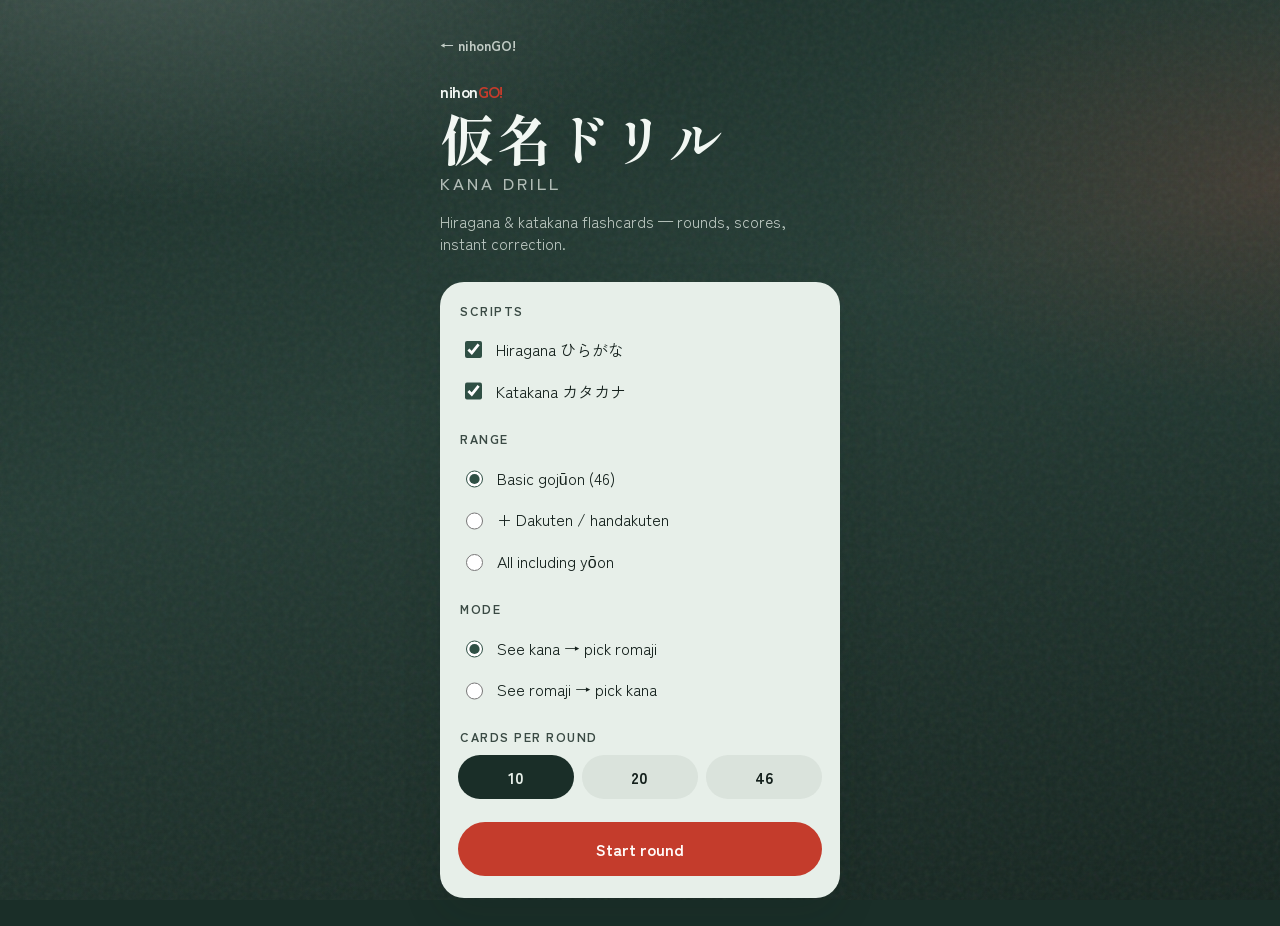
==== kana/index.html @ 3b5ff736 "Add nihonGO! static Japanese practice hub Mobile-friendly hub with kana flashcard drills (hiragana/k" ====
<!DOCTYPE html>
<html lang="en">
<head>
  <meta charset="UTF-8" />
  <meta name="viewport" content="width=device-width, initial-scale=1, viewport-fit=cover" />
  <meta name="theme-color" content="#1a2e28" />
  <meta name="apple-mobile-web-app-capable" content="yes" />
  <meta name="apple-mobile-web-app-status-bar-style" content="black-translucent" />
  <meta name="apple-mobile-web-app-title" content="nihonGO! Kana" />
  <title>Kana Drill — nihonGO!</title>
  <link rel="manifest" href="manifest.json" />
  <link rel="preconnect" href="https://fonts.googleapis.com" />
  <link rel="preconnect" href="https://fonts.gstatic.com" crossorigin />
  <link href="https://fonts.googleapis.com/css2?family=Shippori+Mincho:wght@500;700&family=Zen+Kaku+Gothic+New:wght@400;500;700&display=swap" rel="stylesheet" />
  <link rel="stylesheet" href="../shared.css" />
  <link rel="stylesheet" href="styles.css" />
</head>
<body>
  <div class="atmosphere" aria-hidden="true"></div>

  <main id="app">
    <!-- Setup -->
    <section id="screen-setup" class="screen active" aria-label="Setup">
      <a class="home-link" href="../">← nihonGO!</a>
      <header class="brand-block">
        <p class="brand-eyebrow"><span class="brand-nihon">nihon</span><span class="brand-go">GO!</span></p>
        <p class="brand">仮名ドリル</p>
        <h1 class="brand-latin">Kana Drill</h1>
        <p class="tagline">Hiragana &amp; katakana flashcards — rounds, scores, instant correction.</p>
      </header>

      <form id="setup-form" class="setup">
        <fieldset>
          <legend>Scripts</legend>
          <label class="check"><input type="checkbox" name="script" value="hiragana" checked /> Hiragana ひらがな</label>
          <label class="check"><input type="checkbox" name="script" value="katakana" checked /> Katakana カタカナ</label>
        </fieldset>

        <fieldset>
          <legend>Range</legend>
          <label class="radio"><input type="radio" name="scope" value="basic" checked /> Basic gojūon (46)</label>
          <label class="radio"><input type="radio" name="scope" value="dakuten" /> + Dakuten / handakuten</label>
          <label class="radio"><input type="radio" name="scope" value="all" /> All including yōon</label>
        </fieldset>

        <fieldset>
          <legend>Mode</legend>
          <label class="radio"><input type="radio" name="mode" value="kana-to-romaji" checked /> See kana → pick romaji</label>
          <label class="radio"><input type="radio" name="mode" value="romaji-to-kana" /> See romaji → pick kana</label>
        </fieldset>

        <fieldset>
          <legend>Cards per round</legend>
          <div class="pill-row" role="group">
            <label class="pill"><input type="radio" name="roundSize" value="10" checked /> 10</label>
            <label class="pill"><input type="radio" name="roundSize" value="20" /> 20</label>
            <label class="pill"><input type="radio" name="roundSize" value="46" /> 46</label>
          </div>
        </fieldset>

        <button type="submit" class="btn primary">Start round</button>
      </form>

      <aside id="session-panel" class="session-panel hidden">
        <h2>This session</h2>
        <ul id="round-history" class="round-history"></ul>
        <p id="session-summary" class="session-summary"></p>
        <button type="button" id="btn-clear-session" class="btn ghost">Clear session</button>
      </aside>
    </section>

    <!-- Play -->
    <section id="screen-play" class="screen" aria-label="Flashcards" hidden>
      <div class="play-top">
        <button type="button" id="btn-quit" class="btn ghost small">End round</button>
        <div class="progress-meta">
          <span id="progress-label">1 / 10</span>
          <span id="live-score">0 correct</span>
        </div>
      </div>
      <div class="progress-bar" aria-hidden="true"><div id="progress-fill"></div></div>

      <div class="card-stage">
        <p id="prompt-label" class="prompt-label">Read this kana</p>
        <div id="prompt" class="prompt" aria-live="polite">あ</div>
        <p id="script-hint" class="script-hint">hiragana</p>
      </div>

      <div id="choices" class="choices" role="group" aria-label="Answer choices"></div>

      <div id="feedback" class="feedback hidden" aria-live="assertive">
        <p id="feedback-verdict" class="feedback-verdict"></p>
        <p id="feedback-detail" class="feedback-detail"></p>
        <button type="button" id="btn-next" class="btn primary">Next</button>
      </div>
    </section>

    <!-- Round results -->
    <section id="screen-results" class="screen" aria-label="Round results" hidden>
      <a class="home-link" href="../">← nihonGO!</a>
      <header class="results-header">
        <p class="brand-sm"><span class="brand-nihon">nihon</span><span class="brand-go">GO!</span> · 仮名ドリル</p>
        <h2 id="results-title">Round complete</h2>
        <p id="results-score" class="results-score">0 / 10</p>
        <p id="results-pct" class="results-pct"></p>
      </header>

      <div id="missed-list" class="missed-list hidden">
        <h3>Review misses</h3>
        <ul id="missed-items"></ul>
      </div>

      <div class="results-actions">
        <button type="button" id="btn-again" class="btn primary">Play another round</button>
        <button type="button" id="btn-home" class="btn ghost">Back to setup</button>
      </div>

      <aside class="session-panel">
        <h2>Session rounds</h2>
        <ul id="results-history" class="round-history"></ul>
      </aside>
    </section>
  </main>

  <script src="kana.js"></script>
  <script src="app.js"></script>
</body>
</html>
---- shared.css ----
:root {
  --ink: #14201c;
  --ink-soft: #3a4a44;
  --paper: #e7efe9;
  --moss: #1a2e28;
  --cinnabar: #c43c2c;
  --font-ui: "Zen Kaku Gothic New", sans-serif;
  --font-kana: "Shippori Mincho", serif;
  --safe-bottom: env(safe-area-inset-bottom, 0px);
  --safe-top: env(safe-area-inset-top, 0px);
  --shadow: 0 18px 40px rgba(20, 32, 28, 0.12);
}

*,
*::before,
*::after {
  box-sizing: border-box;
}

html,
body {
  margin: 0;
  min-height: 100%;
  font-family: var(--font-ui);
  color: var(--ink);
  background: var(--moss);
  -webkit-tap-highlight-color: transparent;
}

body {
  min-height: 100dvh;
}

.atmosphere {
  position: fixed;
  inset: 0;
  z-index: 0;
  pointer-events: none;
  background:
    radial-gradient(ellipse 90% 60% at 10% -10%, rgba(232, 245, 236, 0.22), transparent 55%),
    radial-gradient(ellipse 70% 50% at 100% 20%, rgba(196, 60, 44, 0.18), transparent 50%),
    linear-gradient(165deg, #1a2e28 0%, #243b34 42%, #15241f 100%);
}

.atmosphere::after {
  content: "";
  position: absolute;
  inset: 0;
  opacity: 0.07;
  background-image: url("data:image/svg+xml,%3Csvg viewBox='0 0 200 200' xmlns='http://www.w3.org/2000/svg'%3E%3Cfilter id='n'%3E%3CfeTurbulence type='fractalNoise' baseFrequency='0.85' numOctaves='4' stitchTiles='stitch'/%3E%3C/filter%3E%3Crect width='100%25' height='100%25' filter='url(%23n)'/%3E%3C/svg%3E");
}

.hub {
  position: relative;
  z-index: 1;
  max-width: 440px;
  margin: 0 auto;
  min-height: 100dvh;
  padding: calc(28px + var(--safe-top)) 20px calc(32px + var(--safe-bottom));
}

.brand-block {
  color: var(--paper);
  margin-bottom: 2rem;
}

.brand-mark {
  margin: 0;
  font-family: var(--font-ui);
  font-size: clamp(3rem, 14vw, 3.85rem);
  font-weight: 700;
  letter-spacing: -0.02em;
  line-height: 1;
  color: #f2f7f3;
}

.brand-nihon {
  letter-spacing: -0.03em;
}

.brand-go {
  color: var(--cinnabar);
  letter-spacing: -0.04em;
}

.brand-sub {
  margin: 0.55rem 0 0;
  font-family: var(--font-kana);
  font-size: 1.15rem;
  font-weight: 500;
  letter-spacing: 0.14em;
  color: rgba(231, 239, 233, 0.7);
}

.brand {
  margin: 0;
  font-family: var(--font-kana);
  font-size: clamp(2.4rem, 11vw, 3.1rem);
  font-weight: 700;
  letter-spacing: 0.06em;
  line-height: 1.05;
  color: #f2f7f3;
}

.brand-latin {
  margin: 0.35rem 0 0;
  font-size: 1.05rem;
  font-weight: 500;
  letter-spacing: 0.18em;
  text-transform: uppercase;
  color: rgba(231, 239, 233, 0.72);
}

.tagline {
  margin: 0.9rem 0 0;
  max-width: 22rem;
  font-size: 0.98rem;
  line-height: 1.45;
  color: rgba(231, 239, 233, 0.78);
}

.app-grid {
  display: grid;
  gap: 0.85rem;
}

.app-link {
  display: grid;
  grid-template-columns: auto 1fr auto;
  align-items: center;
  gap: 0.9rem;
  padding: 1.05rem 1.1rem;
  border-radius: 20px;
  background: var(--paper);
  color: var(--ink);
  text-decoration: none;
  box-shadow: var(--shadow);
  transition: transform 0.15s ease;
}

.app-link:active {
  transform: scale(0.985);
}

.app-link.soon {
  background: rgba(231, 239, 233, 0.12);
  color: var(--paper);
  box-shadow: none;
  border: 1.5px solid rgba(231, 239, 233, 0.18);
}

.app-kana {
  display: grid;
  place-items: center;
  width: 3.1rem;
  height: 3.1rem;
  border-radius: 14px;
  background: var(--moss);
  color: var(--paper);
  font-family: var(--font-kana);
  font-size: 1.65rem;
  font-weight: 700;
}

.app-link.soon .app-kana {
  background: rgba(231, 239, 233, 0.12);
}

.app-body {
  display: grid;
  gap: 0.2rem;
  min-width: 0;
}

.app-title {
  font-size: 1.08rem;
  font-weight: 700;
}

.app-title em {
  font-style: normal;
  font-size: 0.72rem;
  font-weight: 700;
  letter-spacing: 0.08em;
  text-transform: uppercase;
  margin-left: 0.4rem;
  color: rgba(231, 239, 233, 0.55);
  vertical-align: middle;
}

.app-link:not(.soon) .app-title em {
  color: var(--cinnabar);
}

.app-desc {
  font-size: 0.88rem;
  line-height: 1.35;
  color: var(--ink-soft);
}

.app-link.soon .app-desc {
  color: rgba(231, 239, 233, 0.65);
}

.app-chevron {
  font-size: 1.2rem;
  opacity: 0.45;
}

.hub-foot {
  margin: 1.75rem 0 0;
  font-size: 0.88rem;
  color: rgba(231, 239, 233, 0.55);
  text-align: center;
}

/* Shared back link used inside apps */
.home-link {
  display: inline-flex;
  align-items: center;
  gap: 0.35rem;
  color: rgba(231, 239, 233, 0.8);
  text-decoration: none;
  font-size: 0.88rem;
  font-weight: 600;
  margin-bottom: 1rem;
}

.home-link:hover {
  color: #fff;
}

.placeholder-panel {
  background: var(--paper);
  border-radius: 22px;
  padding: 1.4rem 1.2rem;
  box-shadow: var(--shadow);
}

.placeholder-panel h2 {
  margin: 0;
  font-size: 1.25rem;
}

.placeholder-panel p {
  margin: 0.65rem 0 0;
  color: var(--ink-soft);
  line-height: 1.45;
}

.btn {
  appearance: none;
  border: 0;
  border-radius: 999px;
  font-family: inherit;
  font-size: 1rem;
  font-weight: 700;
  padding: 0.95rem 1.35rem;
  cursor: pointer;
  text-decoration: none;
  display: inline-block;
  text-align: center;
}

.btn.primary {
  background: var(--cinnabar);
  color: #fffaf8;
  margin-top: 1.15rem;
  width: 100%;
}
---- kana/styles.css ----
:root {
  --ink: #14201c;
  --ink-soft: #3a4a44;
  --paper: #e7efe9;
  --paper-deep: #c8d9cf;
  --moss: #1a2e28;
  --moss-mid: #2f4f44;
  --cinnabar: #c43c2c;
  --correct: #1f6b4a;
  --wrong: #a83228;
  --choice: #f4f8f5;
  --choice-border: rgba(20, 32, 28, 0.12);
  --shadow: 0 18px 40px rgba(20, 32, 28, 0.12);
  --radius: 18px;
  --font-ui: "Zen Kaku Gothic New", sans-serif;
  --font-kana: "Shippori Mincho", serif;
  --safe-bottom: env(safe-area-inset-bottom, 0px);
  --safe-top: env(safe-area-inset-top, 0px);
}

*,
*::before,
*::after {
  box-sizing: border-box;
}

html,
body {
  margin: 0;
  min-height: 100%;
  font-family: var(--font-ui);
  color: var(--ink);
  background: var(--moss);
  -webkit-tap-highlight-color: transparent;
  -webkit-text-size-adjust: 100%;
}

body {
  min-height: 100dvh;
  overflow-x: hidden;
}

.atmosphere {
  position: fixed;
  inset: 0;
  z-index: 0;
  pointer-events: none;
  background:
    radial-gradient(ellipse 90% 60% at 10% -10%, rgba(232, 245, 236, 0.22), transparent 55%),
    radial-gradient(ellipse 70% 50% at 100% 20%, rgba(196, 60, 44, 0.18), transparent 50%),
    linear-gradient(165deg, #1a2e28 0%, #243b34 42%, #15241f 100%);
}

.atmosphere::after {
  content: "";
  position: absolute;
  inset: 0;
  opacity: 0.07;
  background-image: url("data:image/svg+xml,%3Csvg viewBox='0 0 200 200' xmlns='http://www.w3.org/2000/svg'%3E%3Cfilter id='n'%3E%3CfeTurbulence type='fractalNoise' baseFrequency='0.85' numOctaves='4' stitchTiles='stitch'/%3E%3C/filter%3E%3Crect width='100%25' height='100%25' filter='url(%23n)'/%3E%3C/svg%3E");
}

#app {
  position: relative;
  z-index: 1;
  max-width: 440px;
  margin: 0 auto;
  min-height: 100dvh;
  padding: calc(20px + var(--safe-top)) 20px calc(28px + var(--safe-bottom));
}

.screen {
  display: none;
  animation: rise 0.45s ease both;
}

.screen.active {
  display: block;
}

@keyframes rise {
  from {
    opacity: 0;
    transform: translateY(12px);
  }
  to {
    opacity: 1;
    transform: translateY(0);
  }
}

@keyframes pulse-in {
  from {
    opacity: 0;
    transform: scale(0.96);
  }
  to {
    opacity: 1;
    transform: scale(1);
  }
}

@keyframes shake {
  0%, 100% { transform: translateX(0); }
  25% { transform: translateX(-6px); }
  75% { transform: translateX(6px); }
}

.brand-block {
  color: var(--paper);
  margin-bottom: 1.75rem;
  padding-top: 0.5rem;
}

.brand-eyebrow {
  margin: 0 0 0.35rem;
  font-family: var(--font-ui);
  font-size: 1rem;
  font-weight: 700;
  letter-spacing: -0.02em;
  color: #f2f7f3;
}

.brand {
  margin: 0;
  font-family: var(--font-kana);
  font-size: clamp(2.6rem, 12vw, 3.4rem);
  font-weight: 700;
  letter-spacing: 0.06em;
  line-height: 1.05;
  color: #f2f7f3;
}

.brand-latin {
  margin: 0.35rem 0 0;
  font-size: 1.05rem;
  font-weight: 500;
  letter-spacing: 0.18em;
  text-transform: uppercase;
  color: rgba(231, 239, 233, 0.72);
}

.tagline {
  margin: 0.9rem 0 0;
  max-width: 22rem;
  font-size: 0.95rem;
  line-height: 1.45;
  color: rgba(231, 239, 233, 0.78);
}

.setup {
  background: var(--paper);
  border-radius: calc(var(--radius) + 6px);
  padding: 1.25rem 1.15rem 1.35rem;
  box-shadow: var(--shadow);
}

fieldset {
  border: 0;
  margin: 0 0 1.15rem;
  padding: 0;
}

legend {
  font-size: 0.78rem;
  font-weight: 700;
  letter-spacing: 0.12em;
  text-transform: uppercase;
  color: var(--ink-soft);
  margin-bottom: 0.55rem;
}

.check,
.radio {
  display: flex;
  align-items: center;
  gap: 0.65rem;
  padding: 0.55rem 0.15rem;
  font-size: 1rem;
  cursor: pointer;
}

.check input,
.radio input {
  width: 1.1rem;
  height: 1.1rem;
  accent-color: var(--moss-mid);
}

.pill-row {
  display: flex;
  gap: 0.5rem;
}

.pill {
  flex: 1;
  position: relative;
  cursor: pointer;
}

.pill input {
  position: absolute;
  opacity: 0;
  pointer-events: none;
}

.pill span,
.pill {
  text-align: center;
}

.pill {
  display: grid;
  place-items: center;
  min-height: 2.75rem;
  border-radius: 999px;
  background: rgba(20, 32, 28, 0.06);
  font-weight: 700;
  transition: background 0.2s, color 0.2s, transform 0.15s;
}

.pill:has(input:checked) {
  background: var(--moss);
  color: var(--paper);
}

.btn {
  appearance: none;
  border: 0;
  border-radius: 999px;
  font-family: inherit;
  font-size: 1rem;
  font-weight: 700;
  padding: 0.95rem 1.35rem;
  cursor: pointer;
  transition: transform 0.15s ease, background 0.2s, opacity 0.2s;
  width: 100%;
}

.btn:active {
  transform: scale(0.98);
}

.btn.primary {
  background: var(--cinnabar);
  color: #fffaf8;
}

.btn.primary:hover {
  background: #a83224;
}

.btn.ghost {
  background: transparent;
  color: var(--paper);
  border: 1.5px solid rgba(231, 239, 233, 0.35);
}

.btn.ghost.small {
  width: auto;
  padding: 0.45rem 0.85rem;
  font-size: 0.85rem;
}

#screen-play .btn.ghost,
#screen-results .btn.ghost {
  color: var(--paper);
}

#screen-results .btn.ghost {
  margin-top: 0.5rem;
}

.setup .btn.primary {
  margin-top: 0.25rem;
}

.session-panel {
  margin-top: 1.5rem;
  color: var(--paper);
}

.session-panel.hidden {
  display: none;
}

.session-panel h2,
.missed-list h3 {
  margin: 0 0 0.65rem;
  font-size: 0.78rem;
  font-weight: 700;
  letter-spacing: 0.12em;
  text-transform: uppercase;
  color: rgba(231, 239, 233, 0.65);
}

.round-history {
  list-style: none;
  margin: 0;
  padding: 0;
  display: grid;
  gap: 0.45rem;
}

.round-history li {
  display: flex;
  justify-content: space-between;
  gap: 0.75rem;
  padding: 0.7rem 0.85rem;
  border-radius: 12px;
  background: rgba(231, 239, 233, 0.08);
  font-size: 0.92rem;
}

.round-history .score {
  font-weight: 700;
  font-variant-numeric: tabular-nums;
}

.session-summary {
  margin: 0.75rem 0;
  font-size: 0.9rem;
  color: rgba(231, 239, 233, 0.8);
}

#btn-clear-session {
  margin-top: 0.25rem;
}

.play-top {
  display: flex;
  justify-content: space-between;
  align-items: center;
  color: var(--paper);
  margin-bottom: 0.75rem;
}

.progress-meta {
  display: flex;
  flex-direction: column;
  align-items: flex-end;
  gap: 0.15rem;
  font-size: 0.88rem;
  font-variant-numeric: tabular-nums;
}

#live-score {
  color: rgba(231, 239, 233, 0.7);
}

.progress-bar {
  height: 4px;
  border-radius: 999px;
  background: rgba(231, 239, 233, 0.15);
  overflow: hidden;
  margin-bottom: 1.25rem;
}

#progress-fill {
  height: 100%;
  width: 0%;
  background: linear-gradient(90deg, #7eb89a, #e8f5ec);
  transition: width 0.35s ease;
}

.card-stage {
  background: var(--paper);
  border-radius: calc(var(--radius) + 8px);
  padding: 1.75rem 1.25rem 1.5rem;
  text-align: center;
  box-shadow: var(--shadow);
  animation: pulse-in 0.35s ease both;
}

.prompt-label {
  margin: 0;
  font-size: 0.78rem;
  font-weight: 700;
  letter-spacing: 0.14em;
  text-transform: uppercase;
  color: var(--ink-soft);
}

.prompt {
  margin: 0.35rem 0 0.2rem;
  font-family: var(--font-kana);
  font-size: clamp(5rem, 28vw, 7rem);
  font-weight: 700;
  line-height: 1.1;
  color: var(--ink);
  min-height: 1.2em;
}

.prompt.romaji-prompt {
  font-family: var(--font-ui);
  font-size: clamp(3rem, 16vw, 4.2rem);
  letter-spacing: 0.04em;
  text-transform: lowercase;
}

.script-hint {
  margin: 0;
  font-size: 0.85rem;
  color: var(--ink-soft);
  text-transform: capitalize;
}

.choices {
  display: grid;
  grid-template-columns: 1fr 1fr;
  gap: 0.65rem;
  margin-top: 1.1rem;
}

.choice {
  appearance: none;
  border: 1.5px solid var(--choice-border);
  background: var(--choice);
  color: var(--ink);
  border-radius: 16px;
  min-height: 3.6rem;
  padding: 0.75rem;
  font-family: inherit;
  font-size: 1.15rem;
  font-weight: 700;
  cursor: pointer;
  transition: transform 0.12s, background 0.2s, border-color 0.2s, color 0.2s;
}

.choice.kana-choice {
  font-family: var(--font-kana);
  font-size: 1.65rem;
}

.choice:active:not(:disabled) {
  transform: scale(0.97);
}

.choice:disabled {
  cursor: default;
}

.choice.correct {
  background: #d8efe3;
  border-color: var(--correct);
  color: var(--correct);
}

.choice.wrong {
  background: #f7ddd9;
  border-color: var(--wrong);
  color: var(--wrong);
  animation: shake 0.35s ease;
}

.choice.dim {
  opacity: 0.45;
}

.feedback {
  margin-top: 1rem;
  padding: 1rem 1.1rem 1.15rem;
  border-radius: var(--radius);
  background: rgba(231, 239, 233, 0.1);
  color: var(--paper);
  animation: rise 0.3s ease both;
}

.feedback.hidden {
  display: none;
}

.feedback.is-correct {
  background: rgba(31, 107, 74, 0.35);
}

.feedback.is-wrong {
  background: rgba(168, 50, 40, 0.35);
}

.feedback-verdict {
  margin: 0;
  font-size: 1.15rem;
  font-weight: 700;
}

.feedback-detail {
  margin: 0.35rem 0 0.95rem;
  font-size: 0.98rem;
  line-height: 1.4;
  color: rgba(242, 247, 243, 0.9);
}

.feedback-detail strong {
  font-family: var(--font-kana);
  font-size: 1.15em;
}

.results-header {
  text-align: center;
  color: var(--paper);
  margin-bottom: 1.5rem;
}

.brand-sm {
  margin: 0;
  font-family: var(--font-ui);
  font-size: 1.05rem;
  font-weight: 700;
  letter-spacing: -0.02em;
}

.brand-sm .brand-go {
  color: var(--cinnabar);
}

.results-header h2 {
  margin: 0.4rem 0 0;
  font-size: 1.5rem;
  font-weight: 700;
}

.results-score {
  margin: 1rem 0 0;
  font-size: clamp(2.8rem, 14vw, 3.6rem);
  font-weight: 700;
  font-variant-numeric: tabular-nums;
  line-height: 1;
}

.results-pct {
  margin: 0.4rem 0 0;
  color: rgba(231, 239, 233, 0.75);
}

.missed-list {
  background: var(--paper);
  border-radius: var(--radius);
  padding: 1rem 1.1rem;
  margin-bottom: 1.15rem;
  color: var(--ink);
}

.missed-list.hidden {
  display: none;
}

.missed-list h3 {
  color: var(--ink-soft);
}

#missed-items {
  list-style: none;
  margin: 0;
  padding: 0;
  display: grid;
  gap: 0.4rem;
}

#missed-items li {
  display: flex;
  justify-content: space-between;
  align-items: baseline;
  gap: 0.75rem;
  padding: 0.45rem 0;
  border-bottom: 1px solid rgba(20, 32, 28, 0.08);
  font-size: 0.98rem;
}

#missed-items li:last-child {
  border-bottom: 0;
}

#missed-items .kana {
  font-family: var(--font-kana);
  font-size: 1.35rem;
  font-weight: 700;
}

#missed-items .fix {
  color: var(--wrong);
  text-decoration: line-through;
  opacity: 0.7;
  margin-right: 0.35rem;
}

#missed-items .right {
  color: var(--correct);
  font-weight: 700;
}

.results-actions {
  margin-bottom: 1.25rem;
}

.hidden {
  display: none !important;
}

@media (min-width: 480px) {
  #app {
    padding-top: calc(32px + var(--safe-top));
  }
}
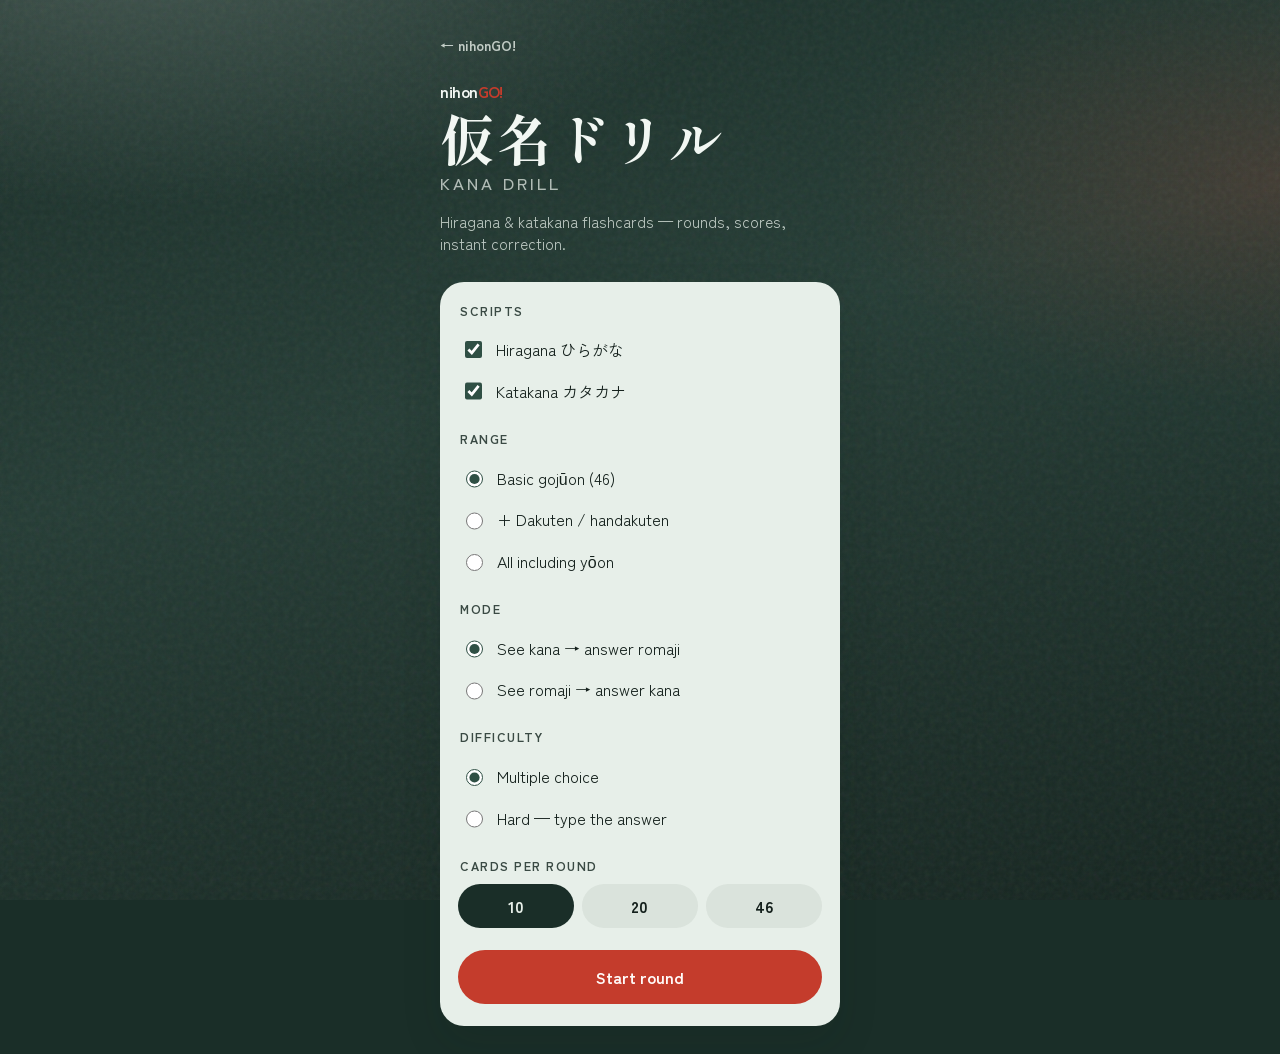
==== commit 53d3055d: "Add hard mode with typed answers for kana drill Players can choose Hard difficulty to type romaji or" ====
--- a/kana/index.html
+++ b/kana/index.html
@@ -45,8 +45,14 @@
 
         <fieldset>
           <legend>Mode</legend>
-          <label class="radio"><input type="radio" name="mode" value="kana-to-romaji" checked /> See kana → pick romaji</label>
-          <label class="radio"><input type="radio" name="mode" value="romaji-to-kana" /> See romaji → pick kana</label>
+          <label class="radio"><input type="radio" name="mode" value="kana-to-romaji" checked /> See kana → answer romaji</label>
+          <label class="radio"><input type="radio" name="mode" value="romaji-to-kana" /> See romaji → answer kana</label>
+        </fieldset>
+
+        <fieldset>
+          <legend>Difficulty</legend>
+          <label class="radio"><input type="radio" name="difficulty" value="choice" checked /> Multiple choice</label>
+          <label class="radio"><input type="radio" name="difficulty" value="hard" /> Hard — type the answer</label>
         </fieldset>
 
         <fieldset>
@@ -88,6 +94,12 @@
 
       <div id="choices" class="choices" role="group" aria-label="Answer choices"></div>
 
+      <form id="type-form" class="type-form hidden" autocomplete="off">
+        <label class="type-label" for="type-input">Your answer</label>
+        <input id="type-input" class="type-input" name="answer" type="text" enterkeyhint="done" autocapitalize="off" autocomplete="off" autocorrect="off" spellcheck="false" />
+        <button type="submit" class="btn primary" id="btn-check">Check</button>
+      </form>
+
       <div id="feedback" class="feedback hidden" aria-live="assertive">
         <p id="feedback-verdict" class="feedback-verdict"></p>
         <p id="feedback-detail" class="feedback-detail"></p>
--- a/kana/styles.css
+++ b/kana/styles.css
@@ -411,6 +411,67 @@
   margin-top: 1.1rem;
 }
 
+.choices.hidden {
+  display: none;
+}
+
+.type-form {
+  margin-top: 1.1rem;
+  display: grid;
+  gap: 0.75rem;
+}
+
+.type-form.hidden {
+  display: none;
+}
+
+.type-label {
+  position: absolute;
+  width: 1px;
+  height: 1px;
+  padding: 0;
+  margin: -1px;
+  overflow: hidden;
+  clip: rect(0, 0, 0, 0);
+  white-space: nowrap;
+  border: 0;
+}
+
+.type-input {
+  appearance: none;
+  width: 100%;
+  border: 1.5px solid var(--choice-border);
+  background: var(--choice);
+  color: var(--ink);
+  border-radius: 16px;
+  min-height: 3.6rem;
+  padding: 0.75rem 1rem;
+  font-family: inherit;
+  font-size: 1.35rem;
+  font-weight: 700;
+  text-align: center;
+  letter-spacing: 0.04em;
+}
+
+.type-input.kana-input {
+  font-family: var(--font-kana);
+  font-size: 1.85rem;
+  letter-spacing: 0.08em;
+}
+
+.type-input:focus {
+  outline: 2px solid var(--moss-mid);
+  outline-offset: 2px;
+}
+
+.type-input:disabled {
+  opacity: 0.75;
+}
+
+.type-form .btn.primary {
+  margin: 0;
+}
+
 .choice {
   appearance: none;
   border: 1.5px solid var(--choice-border);
